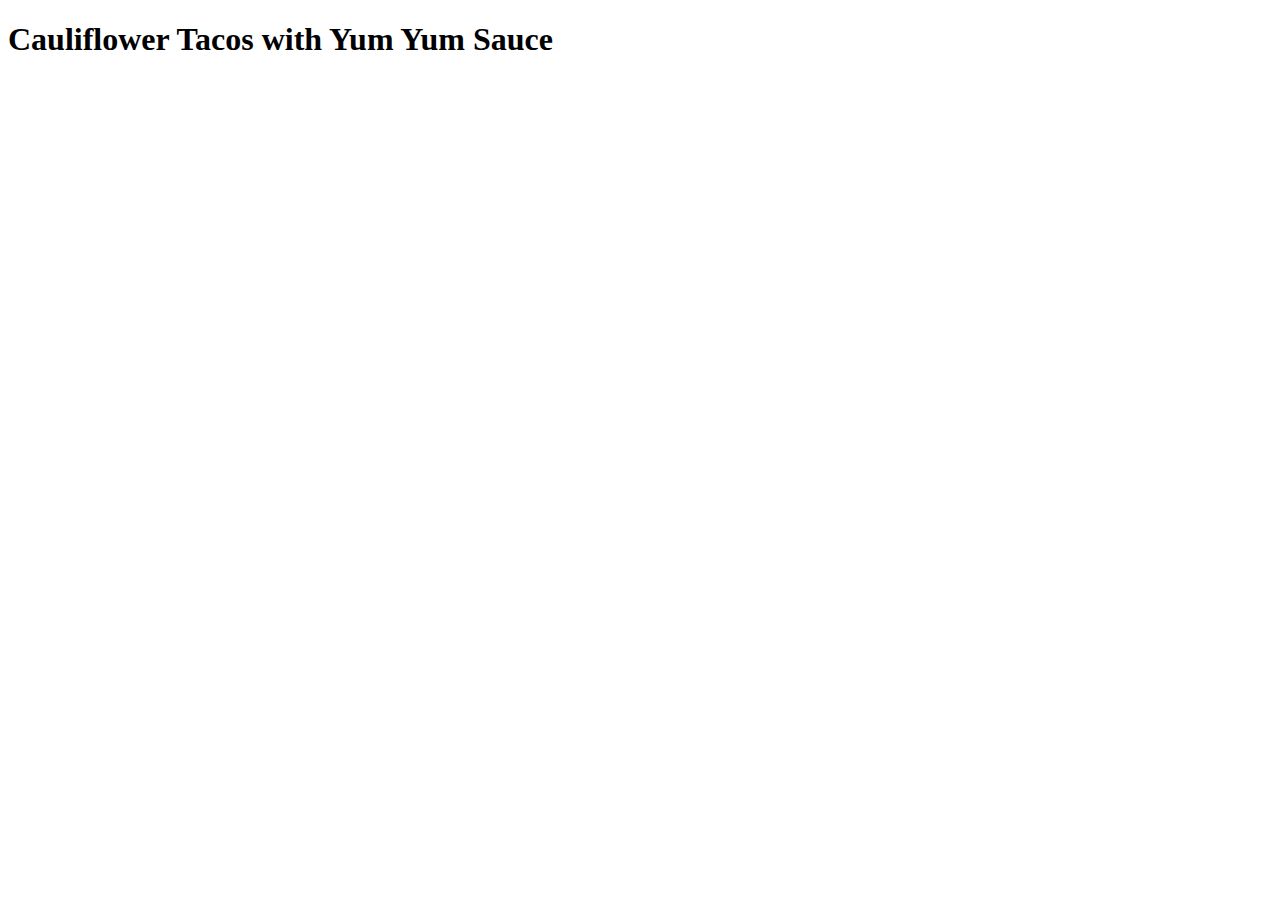
==== recipes/caulitacos.html @ 2245fd3e "Add caulitacos.html skeleton" ====
<!DOCTYPE html>
<html lang="en">
<head>
    <meta charset="UTF-8">
    <meta http-equiv="X-UA-Compatible" content="IE=edge">
    <meta name="viewport" content="width=device-width, initial-scale=1.0">
    <title>Cauliflower Tacos</title>
</head>
<body>
    <h1>Cauliflower Tacos with Yum Yum Sauce</h1>
</body>
</html>
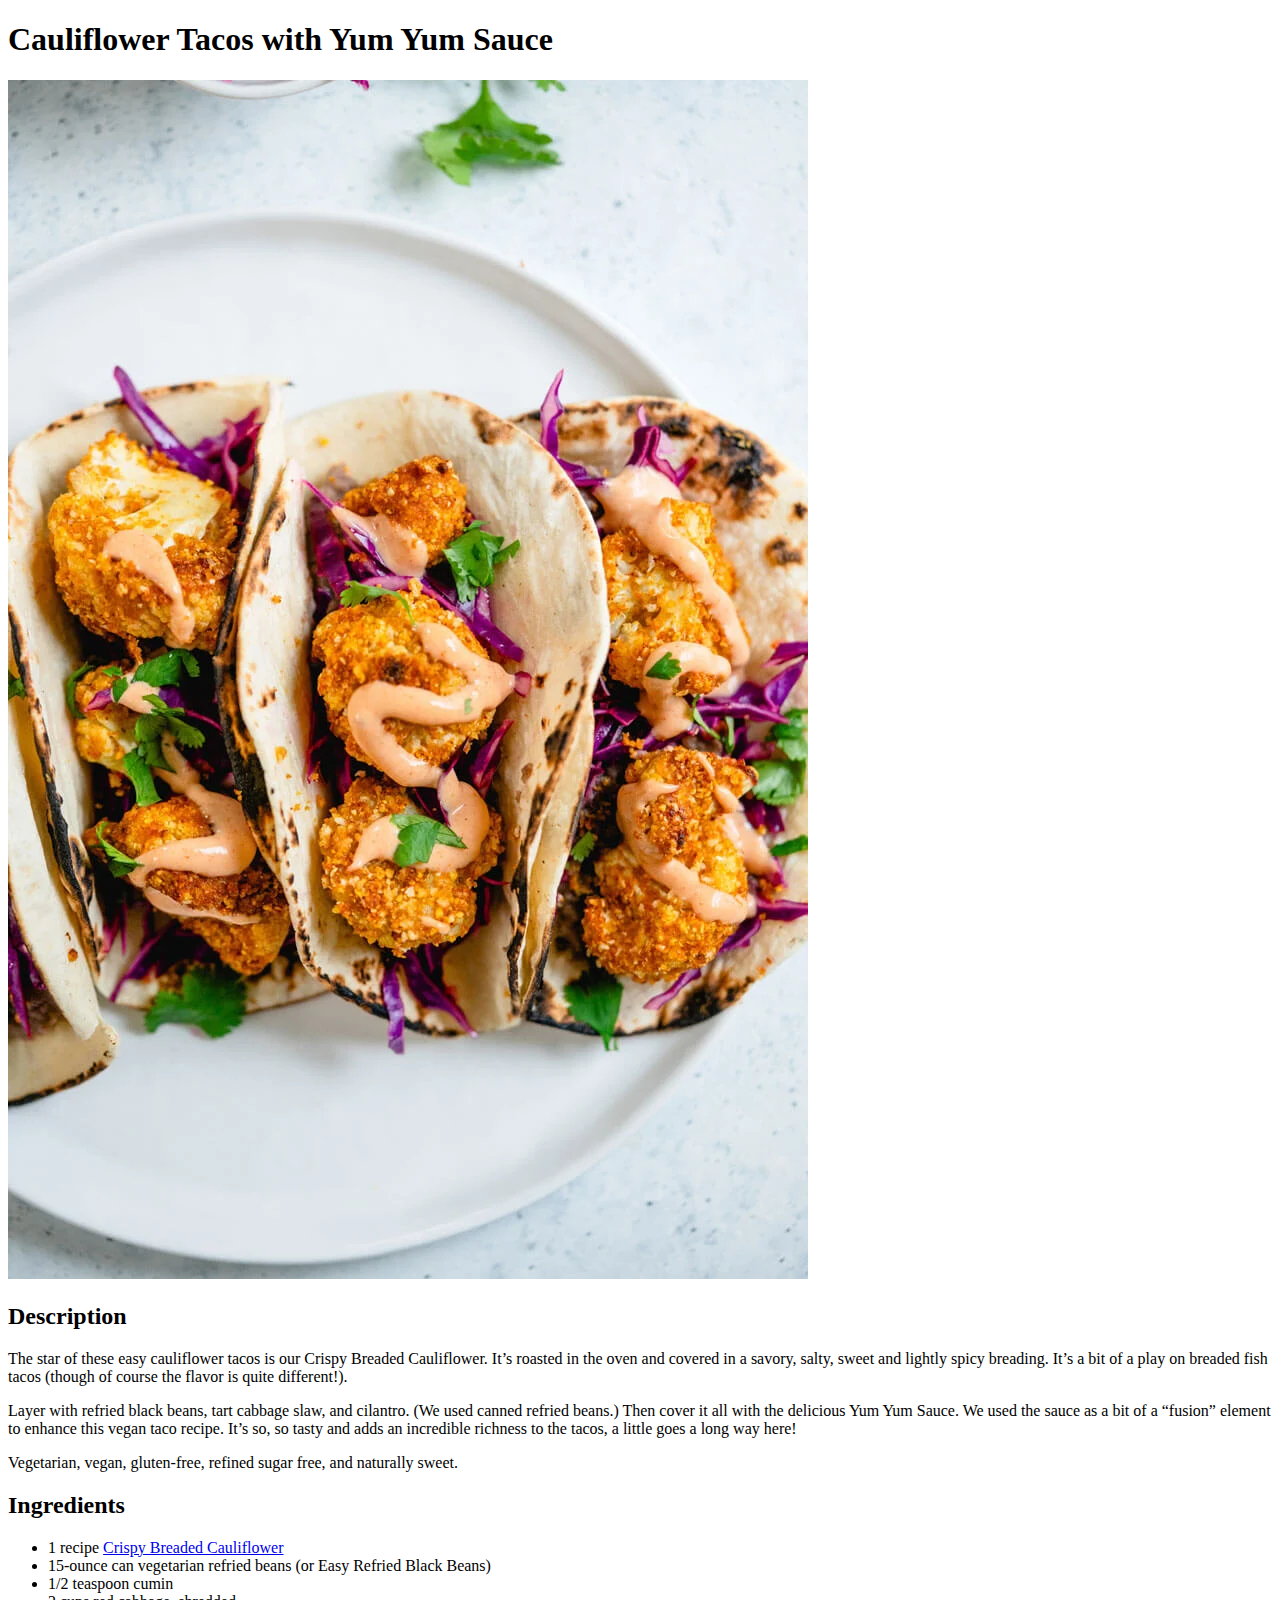
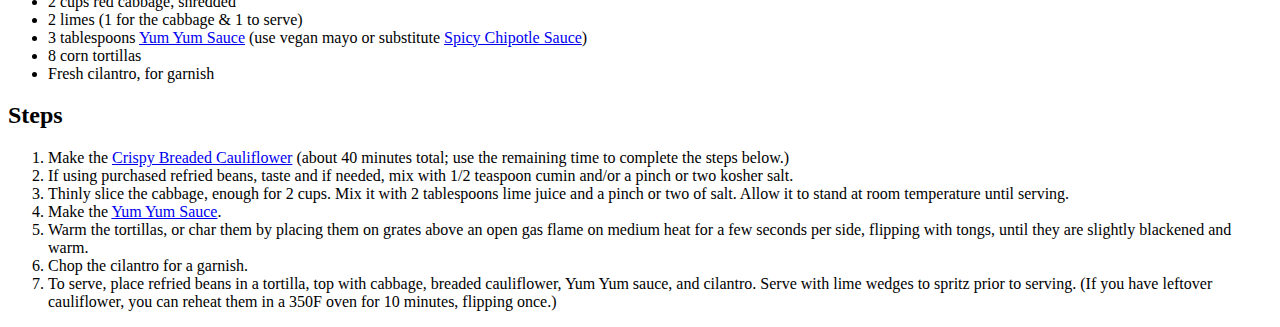
==== commit bbe8de32: "Add 3 recipes and populate" ====
--- a/recipes/caulitacos.html
+++ b/recipes/caulitacos.html
@@ -8,5 +8,59 @@
 </head>
 <body>
     <h1>Cauliflower Tacos with Yum Yum Sauce</h1>
+    <img src="../img/caulitacos.webp"
+        alt="Crispy breaded cauliflower tacos with yummy sauce">
+    <h2>Description</h2>
+    <p>The star of these easy cauliflower tacos is our Crispy Breaded 
+        Cauliflower. It’s roasted in the oven and covered in a savory, 
+        salty, sweet and lightly spicy breading. It’s a bit of a play 
+        on breaded fish tacos (though of course the flavor is quite 
+        different!).</p>
+    <p>Layer with refried black beans, tart cabbage slaw, 
+        and cilantro. (We used canned refried beans.) Then cover it all 
+        with the delicious Yum Yum Sauce. We used the sauce as a bit of 
+        a “fusion” element to enhance  this vegan taco recipe. It’s so, 
+        so tasty and adds an incredible richness to the tacos, a little 
+        goes a long way here!</p>
+    <p>Vegetarian, vegan, gluten-free, refined sugar free, and naturally 
+        sweet. </p>
+    <h2>Ingredients</h2>
+    <ul>
+        <li>1 recipe <a href="./crispycauli.html">
+            Crispy Breaded Cauliflower</a></li>
+        <li>15-ounce can vegetarian refried beans (or Easy Refried 
+            Black Beans)</li>
+        <li>1/2 teaspoon cumin</li>
+        <li>2 cups red cabbage, shredded</li>
+        <li>2 limes (1 for the cabbage & 1 to serve)</li>
+        <li>3 tablespoons <a href="./yumsauce.html">
+            Yum Yum Sauce</a> (use vegan mayo or substitute 
+            <a href="./chipsauce.html">Spicy Chipotle Sauce</a>)</li>
+        <li>8 corn tortillas</li>
+        <li>Fresh cilantro, for garnish</li>
+    </ul>
+    <h2>Steps</h2>
+    <ol>
+        <li>Make the <a href="./crispycauli.html">
+            Crispy Breaded Cauliflower</a> (about 40 minutes total; 
+            use the remaining time to complete the steps below.)</li>
+        <li>If using purchased refried beans, taste and if needed, mix 
+            with 1/2 teaspoon cumin and/or a pinch or two kosher salt.</li>
+        <li>Thinly slice the cabbage, enough for 2 cups. Mix it with 
+            2 tablespoons lime juice and a pinch or two of salt. Allow 
+            it to stand at room temperature until serving.</li>
+        <li>Make the <a href="./yumsauce.html">
+            Yum Yum Sauce</a>.</li>
+        <li>Warm the tortillas, or char them by placing them on grates 
+            above an open gas flame on medium heat for a few seconds per 
+            side, flipping with tongs, until they are slightly blackened 
+            and warm.</li>
+        <li>Chop the cilantro for a garnish.</li>
+        <li>To serve, place refried beans in a tortilla, top with cabbage, 
+            breaded cauliflower, Yum Yum sauce, and cilantro. Serve with 
+            lime wedges to spritz prior to serving. (If you have leftover 
+            cauliflower, you can reheat them in a 350F oven for 10 minutes, 
+            flipping once.)</li>
+    </ol>
 </body>
 </html>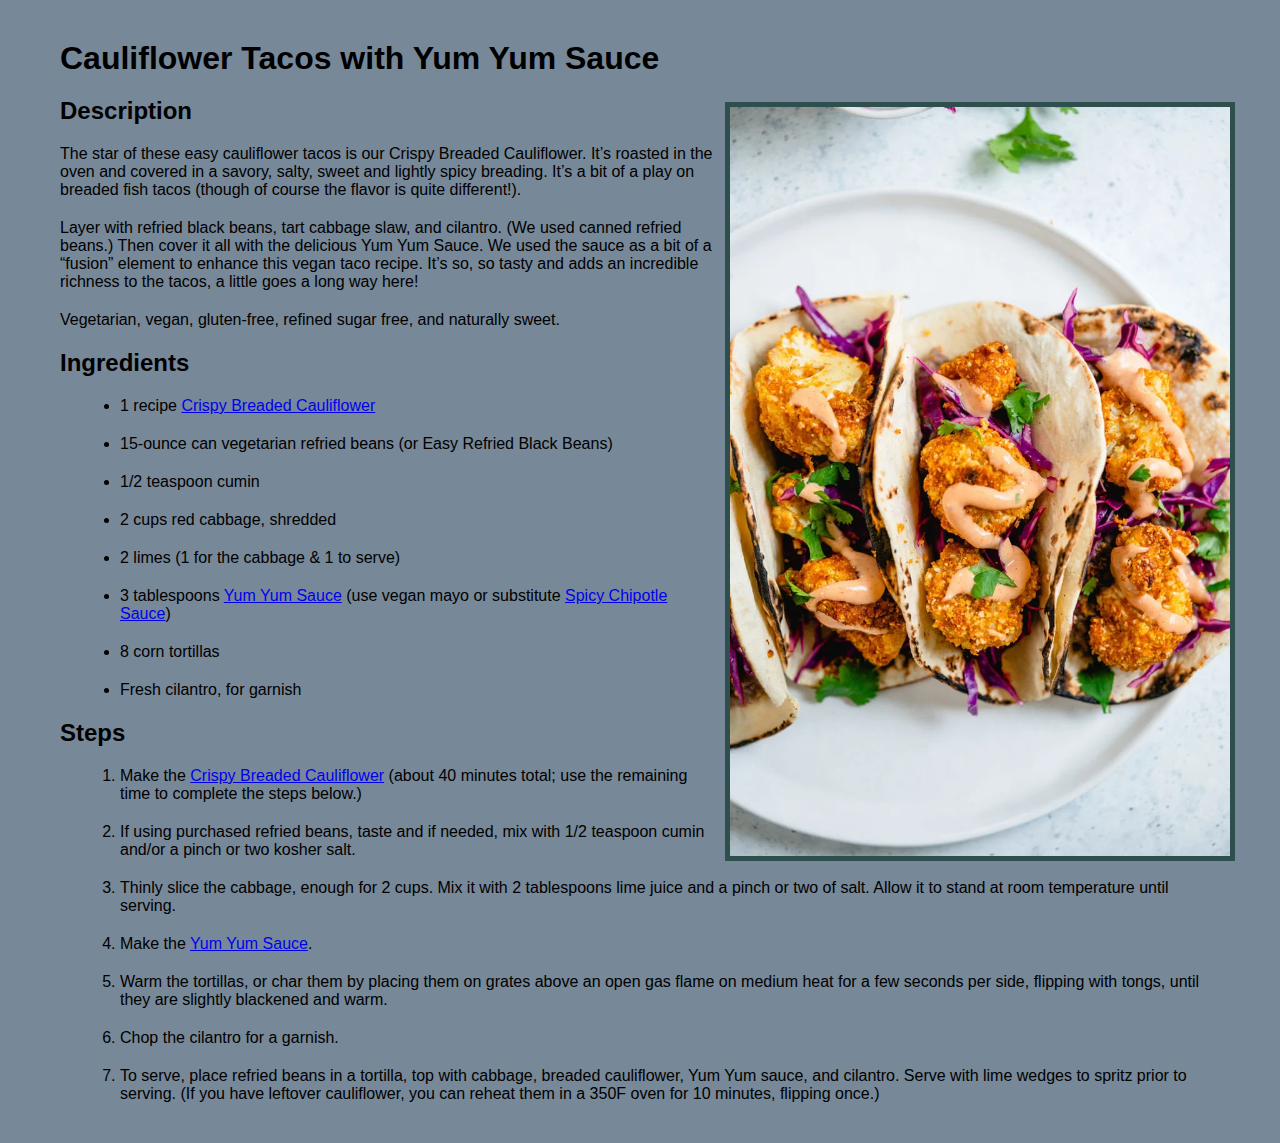
==== commit e804bc5c: "Add CSS styling" ====
--- a/recipes/caulitacos.html
+++ b/recipes/caulitacos.html
@@ -5,6 +5,7 @@
     <meta http-equiv="X-UA-Compatible" content="IE=edge">
     <meta name="viewport" content="width=device-width, initial-scale=1.0">
     <title>Cauliflower Tacos</title>
+    <link rel="stylesheet" href="../style.css">
 </head>
 <body>
     <h1>Cauliflower Tacos with Yum Yum Sauce</h1>
@@ -26,22 +27,22 @@
         sweet. </p>
     <h2>Ingredients</h2>
     <ul>
-        <li>1 recipe <a href="./crispycauli.html">
+        <li>1 recipe <a class="no-margin" href="./crispycauli.html">
             Crispy Breaded Cauliflower</a></li>
         <li>15-ounce can vegetarian refried beans (or Easy Refried 
             Black Beans)</li>
         <li>1/2 teaspoon cumin</li>
         <li>2 cups red cabbage, shredded</li>
         <li>2 limes (1 for the cabbage & 1 to serve)</li>
-        <li>3 tablespoons <a href="./yumsauce.html">
+        <li>3 tablespoons <a class="no-margin" href="./yumsauce.html">
             Yum Yum Sauce</a> (use vegan mayo or substitute 
-            <a href="./chipsauce.html">Spicy Chipotle Sauce</a>)</li>
+            <a class="no-margin" href="./chipsauce.html">Spicy Chipotle Sauce</a>)</li>
         <li>8 corn tortillas</li>
         <li>Fresh cilantro, for garnish</li>
     </ul>
     <h2>Steps</h2>
     <ol>
-        <li>Make the <a href="./crispycauli.html">
+        <li>Make the <a class="no-margin" href="./crispycauli.html">
             Crispy Breaded Cauliflower</a> (about 40 minutes total; 
             use the remaining time to complete the steps below.)</li>
         <li>If using purchased refried beans, taste and if needed, mix 
@@ -49,7 +50,7 @@
         <li>Thinly slice the cabbage, enough for 2 cups. Mix it with 
             2 tablespoons lime juice and a pinch or two of salt. Allow 
             it to stand at room temperature until serving.</li>
-        <li>Make the <a href="./yumsauce.html">
+        <li>Make the <a class="no-margin" href="./yumsauce.html">
             Yum Yum Sauce</a>.</li>
         <li>Warm the tortillas, or char them by placing them on grates 
             above an open gas flame on medium heat for a few seconds per 
--- a/style.css
+++ b/style.css
@@ -0,0 +1,15 @@
+* {
+    background-color: lightslategray;
+    margin: 20px;
+    font-family: Arial, Helvetica, sans-serif;
+}
+img {
+    border: 5px solid darkslategray;
+    float: right;
+    height: auto;
+    margin: 5px;
+    width: 500px;
+}
+.no-margin {
+    margin: 0px;
+}
